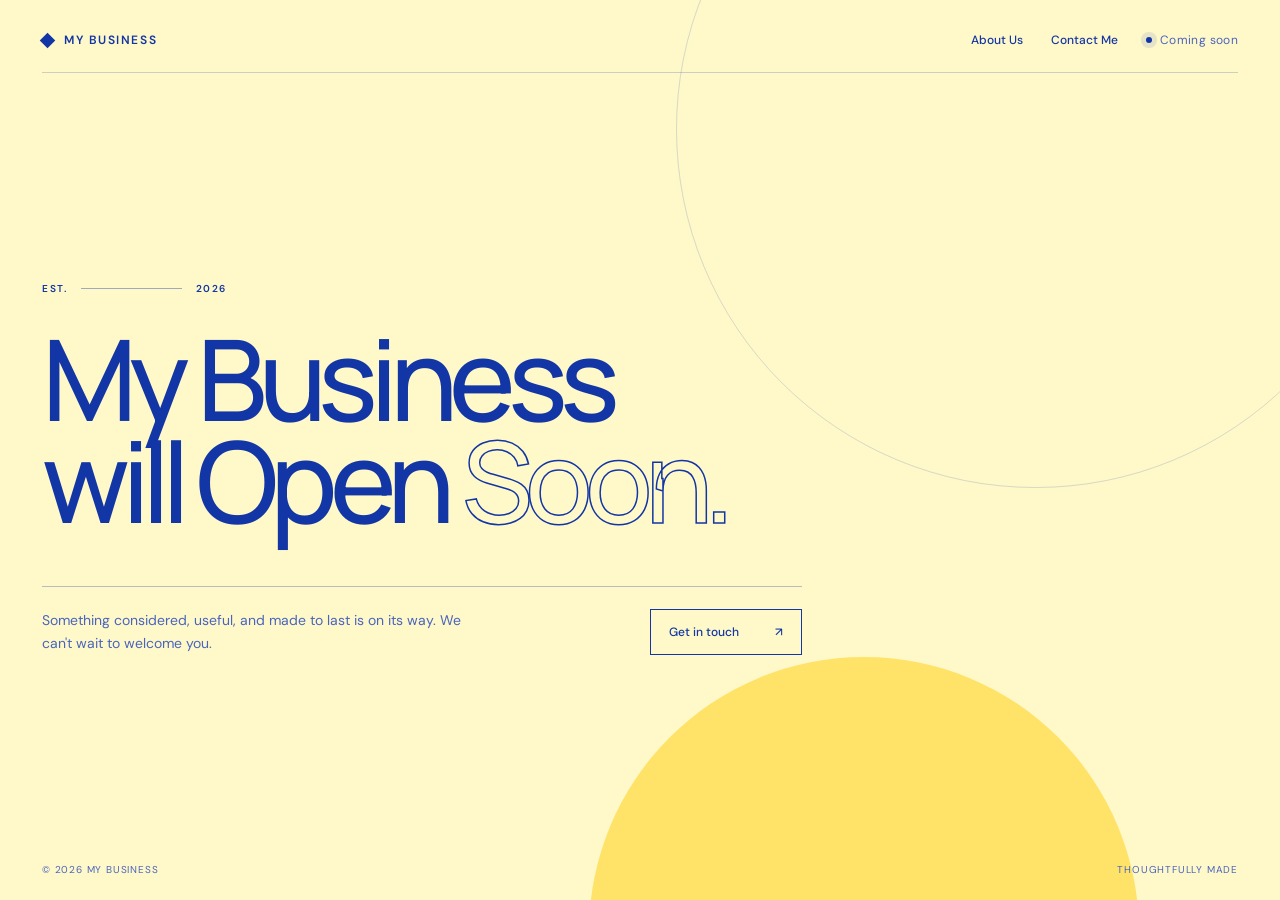
==== index.html @ aa425024 "Add LICENSE, favicon, and Open Graph meta tags Include an MIT license, an SVG favicon matching the b" ====
<!doctype html>
<html lang="en">
  <head>
    <meta charset="UTF-8" />
    <meta name="viewport" content="width=device-width, initial-scale=1.0" />
    <meta
      name="description"
      content="My Business is opening soon. Stay tuned for what comes next."
    />
    <meta property="og:title" content="My Business — Opening Soon" />
    <meta
      property="og:description"
      content="My Business is opening soon. Stay tuned for what comes next."
    />
    <meta property="og:type" content="website" />
    <meta property="og:url" content="https://rodrigovaldes.github.io/cursor101/" />
    <title>My Business — Opening Soon</title>
    <link rel="icon" href="favicon.svg" type="image/svg+xml" />
    <link rel="preconnect" href="https://fonts.googleapis.com" />
    <link rel="preconnect" href="https://fonts.gstatic.com" crossorigin />
    <link
      href="https://fonts.googleapis.com/css2?family=DM+Sans:wght@400;500;600&family=Manrope:wght@400;500;600&display=swap"
      rel="stylesheet"
    />
    <link rel="stylesheet" href="styles.css" />
  </head>
  <body>
    <main class="page">
      <nav class="nav" aria-label="Main navigation">
        <a class="brand" href="index.html" aria-label="My Business home">
          <span class="brand-mark" aria-hidden="true"></span>
          MY BUSINESS
        </a>
        <div class="nav-links">
          <a class="nav-link" href="about.html">About Us</a>
          <a class="nav-link" href="contact.html">Contact Me</a>
          <span class="status"><span class="status-dot"></span>Coming soon</span>
        </div>
      </nav>

      <section class="hero">
        <div class="eyebrow">
          <span>EST.</span>
          <span class="eyebrow-line"></span>
          <span>2026</span>
        </div>

        <h1>My Business<br />will Open <em>Soon.</em></h1>

        <div class="hero-footer">
          <p>
            Something considered, useful, and made to last is on its way.
            We can't wait to welcome you.
          </p>
          <a class="contact-link" href="mailto:hello@mybusiness.com">
            Get in touch
            <span aria-hidden="true">↗</span>
          </a>
        </div>
      </section>

      <footer class="footer">
        <span>© 2026 My Business</span>
        <span>Thoughtfully made</span>
      </footer>
    </main>
  </body>
</html>
---- styles.css ----
:root {
  --ink: #1236a5;
  --paper: #fff8c9;
  --accent: #ffd629;
  --muted: #4965bd;
}

* {
  box-sizing: border-box;
}

html {
  background: var(--ink);
}

body {
  margin: 0;
  min-width: 320px;
  min-height: 100vh;
  color: var(--ink);
  background: var(--paper);
  font-family: "DM Sans", sans-serif;
  -webkit-font-smoothing: antialiased;
}

a {
  color: inherit;
}

.page {
  position: relative;
  display: grid;
  grid-template-rows: auto 1fr auto;
  min-height: 100svh;
  padding: 32px 42px 24px;
  overflow: hidden;
}

.page::before {
  position: absolute;
  top: -18vw;
  right: -9vw;
  width: 56vw;
  height: 56vw;
  border: 1px solid rgba(18, 54, 165, 0.16);
  border-radius: 50%;
  content: "";
}

.page::after {
  position: absolute;
  right: 11vw;
  bottom: -24vw;
  width: 43vw;
  height: 43vw;
  border-radius: 50%;
  background: var(--accent);
  content: "";
  opacity: 0.6;
}

.nav,
.hero,
.footer {
  position: relative;
  z-index: 1;
}

.nav,
.footer,
.hero-footer {
  display: flex;
  align-items: center;
  justify-content: space-between;
}

.nav {
  padding-bottom: 24px;
  border-bottom: 1px solid rgba(18, 54, 165, 0.22);
}

.nav-links {
  display: flex;
  gap: 28px;
  align-items: center;
}

.nav-link {
  font-size: 12px;
  font-weight: 500;
  text-decoration: none;
}

.nav-link:hover {
  text-decoration: underline;
  text-underline-offset: 4px;
}

.brand {
  display: inline-flex;
  gap: 11px;
  align-items: center;
  font-size: 12px;
  font-weight: 600;
  letter-spacing: 0.13em;
  text-decoration: none;
}

.brand-mark {
  width: 11px;
  height: 11px;
  background: var(--ink);
  transform: rotate(45deg);
}

.status {
  display: flex;
  gap: 8px;
  align-items: center;
  color: var(--muted);
  font-size: 12px;
  letter-spacing: 0.03em;
}

.status-dot {
  width: 6px;
  height: 6px;
  border-radius: 50%;
  background: var(--ink);
  box-shadow: 0 0 0 5px rgba(18, 54, 165, 0.1);
  animation: pulse 2.4s ease-out infinite;
}

.hero {
  align-self: center;
  width: min(1060px, 92%);
  padding: 7vh 0;
}

.eyebrow {
  display: flex;
  gap: 14px;
  align-items: center;
  width: 185px;
  margin-bottom: 32px;
  font-size: 10px;
  font-weight: 600;
  letter-spacing: 0.16em;
}

.eyebrow-line {
  flex: 1;
  height: 1px;
  background: var(--ink);
  opacity: 0.4;
}

h1 {
  max-width: 980px;
  margin: 0;
  font-family: "Manrope", sans-serif;
  font-size: clamp(54px, 8.8vw, 138px);
  font-weight: 500;
  letter-spacing: -0.072em;
  line-height: 0.91;
}

h1 em {
  color: transparent;
  font-style: normal;
  -webkit-text-stroke: 1.5px var(--ink);
}

.hero-footer {
  max-width: 760px;
  margin-top: clamp(38px, 6vh, 70px);
  padding-top: 22px;
  border-top: 1px solid rgba(18, 54, 165, 0.3);
}

.hero-footer p {
  max-width: 430px;
  margin: 0;
  color: var(--muted);
  font-size: 14px;
  line-height: 1.6;
}

.about-hero {
  max-width: 1060px;
}

.about-copy {
  max-width: 680px;
}

.contact-link {
  display: inline-flex;
  gap: 36px;
  align-items: center;
  padding: 14px 18px;
  border: 1px solid var(--ink);
  font-size: 12px;
  font-weight: 500;
  text-decoration: none;
  transition:
    color 180ms ease,
    background 180ms ease;
}

.contact-link:hover {
  color: var(--paper);
  background: var(--ink);
}

.footer {
  color: var(--muted);
  font-size: 10px;
  letter-spacing: 0.08em;
  text-transform: uppercase;
}

@keyframes pulse {
  50% {
    box-shadow: 0 0 0 8px rgba(18, 54, 165, 0);
  }
}

@media (max-width: 700px) {
  .page {
    padding: 24px 20px 20px;
  }

  .page::before {
    top: 8vh;
    right: -48vw;
    width: 110vw;
    height: 110vw;
  }

  .page::after {
    right: -25vw;
    bottom: -18vw;
    width: 85vw;
    height: 85vw;
  }

  .hero {
    width: 100%;
  }

  h1 {
    font-size: clamp(52px, 18vw, 88px);
  }

  .hero-footer {
    align-items: flex-start;
    flex-direction: column;
    gap: 24px;
  }

  .nav-links {
    gap: 16px;
  }

  .contact-link {
    gap: 60px;
  }

  .footer span:last-child {
    display: none;
  }
}

@media (prefers-reduced-motion: reduce) {
  .status-dot {
    animation: none;
  }
}
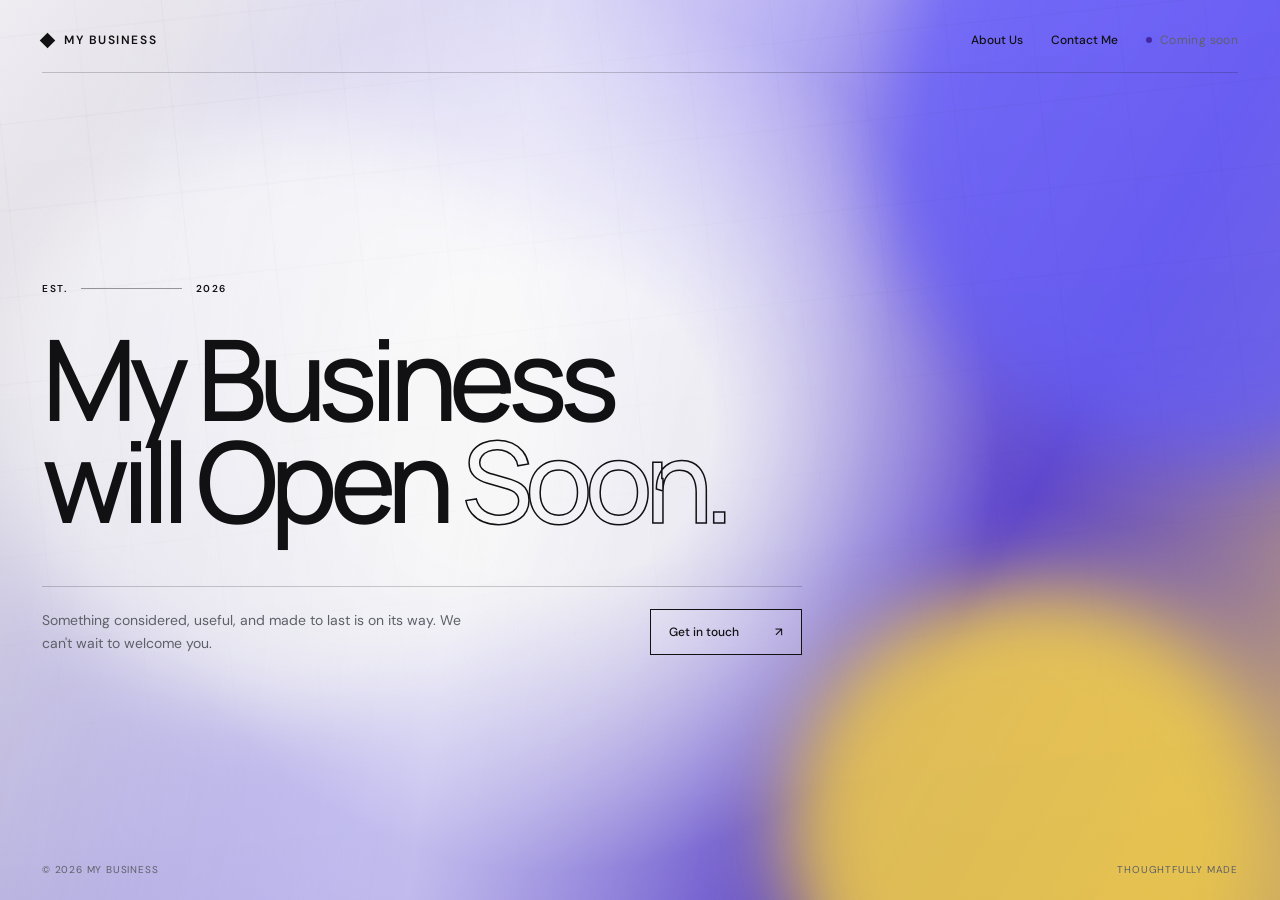
==== commit 5337d88c: "fixed animation" ====
--- a/index.html
+++ b/index.html
@@ -25,7 +25,14 @@
     <link rel="stylesheet" href="styles.css" />
   </head>
   <body>
-    <main class="page">
+    <main class="page page--home">
+      <div class="gradient-scene" aria-hidden="true">
+        <span class="gradient-orb gradient-orb--purple"></span>
+        <span class="gradient-orb gradient-orb--yellow"></span>
+        <span class="gradient-orb gradient-orb--white"></span>
+        <span class="gradient-grid"></span>
+      </div>
+
       <nav class="nav" aria-label="Main navigation">
         <a class="brand" href="index.html" aria-label="My Business home">
           <span class="brand-mark" aria-hidden="true"></span>
--- a/styles.css
+++ b/styles.css
@@ -1,8 +1,12 @@
 :root {
-  --ink: #1236a5;
-  --paper: #fff8c9;
-  --accent: #ffd629;
-  --muted: #4965bd;
+  --ink: #111113;
+  --paper: #f4f3f1;
+  --surface: #ffffff;
+  --purple: #635bff;
+  --purple-deep: #4527a0;
+  --accent: #ffd84d;
+  --muted: #5e6068;
+  --line: rgba(17, 17, 19, 0.2);
 }
 
 * {
@@ -33,6 +37,7 @@
   grid-template-rows: auto 1fr auto;
   min-height: 100svh;
   padding: 32px 42px 24px;
+  background: var(--paper);
   overflow: hidden;
 }
 
@@ -42,7 +47,7 @@
   right: -9vw;
   width: 56vw;
   height: 56vw;
-  border: 1px solid rgba(18, 54, 165, 0.16);
+  border: 1px solid var(--line);
   border-radius: 50%;
   content: "";
 }
@@ -56,7 +61,94 @@
   border-radius: 50%;
   background: var(--accent);
   content: "";
-  opacity: 0.6;
+  opacity: 0.72;
+}
+
+.page--home {
+  background: #dad8df;
+}
+
+.page--home::before,
+.page--home::after {
+  display: none;
+}
+
+.gradient-scene {
+  position: absolute;
+  z-index: 0;
+  inset: -22%;
+  overflow: hidden;
+  background:
+    radial-gradient(circle at 46% 48%, rgba(255, 255, 255, 0.9) 0 12%, transparent 34%),
+    linear-gradient(
+      125deg,
+      #ffffff 8%,
+      #e8e5ed 25%,
+      #a49af5 47%,
+      #5e43d5 65%,
+      #ffd84d 88%
+    );
+  transform: rotate(-6deg) scale(1.08);
+  will-change: transform;
+  animation: scene-drift 10s ease-in-out infinite alternate;
+}
+
+.gradient-scene::after {
+  position: absolute;
+  inset: 0;
+  background:
+    linear-gradient(105deg, transparent 24%, rgba(255, 255, 255, 0.46) 43%, transparent 60%),
+    linear-gradient(180deg, rgba(255, 255, 255, 0.08), rgba(17, 17, 19, 0.1));
+  content: "";
+  animation: light-sweep 7s ease-in-out infinite alternate;
+}
+
+.gradient-orb {
+  position: absolute;
+  display: block;
+  border-radius: 50%;
+  filter: blur(36px);
+  will-change: transform;
+}
+
+.gradient-orb--purple {
+  top: 8%;
+  right: 3%;
+  width: 48vw;
+  height: 48vw;
+  background: rgba(99, 91, 255, 0.82);
+  animation: purple-float 9s ease-in-out infinite;
+}
+
+.gradient-orb--yellow {
+  right: 20%;
+  bottom: 2%;
+  width: 36vw;
+  height: 36vw;
+  background: rgba(255, 216, 77, 0.9);
+  animation: yellow-float 8s ease-in-out infinite;
+}
+
+.gradient-orb--white {
+  top: 24%;
+  left: 18%;
+  width: 42vw;
+  height: 42vw;
+  background: rgba(255, 255, 255, 0.76);
+  animation: white-float 11s ease-in-out infinite;
+}
+
+.gradient-grid {
+  position: absolute;
+  inset: -15%;
+  display: block;
+  background-image:
+    linear-gradient(rgba(17, 17, 19, 0.075) 1px, transparent 1px),
+    linear-gradient(90deg, rgba(17, 17, 19, 0.075) 1px, transparent 1px);
+  background-size: 80px 80px;
+  mask-image: linear-gradient(to bottom, rgba(0, 0, 0, 0.7), transparent 76%);
+  will-change: transform;
+  animation: grid-drift 14s linear infinite;
 }
 
 .nav,
@@ -76,7 +168,7 @@
 
 .nav {
   padding-bottom: 24px;
-  border-bottom: 1px solid rgba(18, 54, 165, 0.22);
+  border-bottom: 1px solid var(--line);
 }
 
 .nav-links {
@@ -126,8 +218,8 @@
   width: 6px;
   height: 6px;
   border-radius: 50%;
-  background: var(--ink);
-  box-shadow: 0 0 0 5px rgba(18, 54, 165, 0.1);
+  background: var(--purple-deep);
+  box-shadow: 0 0 0 5px rgba(99, 91, 255, 0.13);
   animation: pulse 2.4s ease-out infinite;
 }
 
@@ -175,7 +267,7 @@
   max-width: 760px;
   margin-top: clamp(38px, 6vh, 70px);
   padding-top: 22px;
-  border-top: 1px solid rgba(18, 54, 165, 0.3);
+  border-top: 1px solid var(--line);
 }
 
 .hero-footer p {
@@ -203,14 +295,18 @@
   font-size: 12px;
   font-weight: 500;
   text-decoration: none;
+  background: rgba(255, 255, 255, 0.16);
+  backdrop-filter: blur(8px);
   transition:
     color 180ms ease,
-    background 180ms ease;
+    background 180ms ease,
+    border-color 180ms ease;
 }
 
 .contact-link:hover {
-  color: var(--paper);
+  color: var(--surface);
   background: var(--ink);
+  border-color: var(--ink);
 }
 
 .footer {
@@ -222,7 +318,77 @@
 
 @keyframes pulse {
   50% {
-    box-shadow: 0 0 0 8px rgba(18, 54, 165, 0);
+    box-shadow: 0 0 0 8px rgba(99, 91, 255, 0);
+  }
+}
+
+@keyframes scene-drift {
+  to {
+    transform: rotate(-3deg) scale(1.13) translate3d(-1.5%, 1.5%, 0);
+  }
+}
+
+@keyframes light-sweep {
+  to {
+    transform: translate3d(18%, -8%, 0);
+  }
+}
+
+@keyframes purple-float {
+  0%,
+  100% {
+    transform: translate3d(0, 0, 0) scale(1);
+  }
+
+  33% {
+    transform: translate3d(-18%, 12%, 0) scale(1.16);
+  }
+
+  66% {
+    transform: translate3d(-7%, 24%, 0) scale(1.04);
+  }
+}
+
+@keyframes yellow-float {
+  0%,
+  100% {
+    transform: translate3d(0, 0, 0) scale(1);
+  }
+
+  33% {
+    transform: translate3d(16%, -20%, 0) scale(1.12);
+  }
+
+  66% {
+    transform: translate3d(-6%, -9%, 0) scale(0.94);
+  }
+}
+
+@keyframes white-float {
+  0%,
+  100% {
+    transform: translate3d(0, 0, 0) scale(1);
+  }
+
+  33% {
+    transform: translate3d(20%, 10%, 0) scale(0.86);
+  }
+
+  66% {
+    transform: translate3d(8%, 22%, 0) scale(1.1);
+  }
+}
+
+/* Translate distance must equal .gradient-grid background-size so the tile loops seamlessly. */
+@keyframes grid-drift {
+  to {
+    transform: translate3d(80px, 80px, 0);
+  }
+}
+
+@keyframes grid-drift-sm {
+  to {
+    transform: translate3d(56px, 56px, 0);
   }
 }
 
@@ -245,6 +411,37 @@
     height: 85vw;
   }
 
+  .gradient-scene {
+    inset: -12% -62%;
+    transform: rotate(-8deg) scale(1.05);
+  }
+
+  .gradient-orb--purple {
+    top: 6%;
+    right: 5%;
+    width: 100vw;
+    height: 100vw;
+  }
+
+  .gradient-orb--yellow {
+    right: 8%;
+    bottom: 8%;
+    width: 90vw;
+    height: 90vw;
+  }
+
+  .gradient-orb--white {
+    top: 28%;
+    left: 14%;
+    width: 105vw;
+    height: 105vw;
+  }
+
+  .gradient-grid {
+    background-size: 56px 56px;
+    animation-name: grid-drift-sm;
+  }
+
   .hero {
     width: 100%;
   }
@@ -273,7 +470,11 @@
 }
 
 @media (prefers-reduced-motion: reduce) {
-  .status-dot {
+  .status-dot,
+  .gradient-scene,
+  .gradient-scene::after,
+  .gradient-orb,
+  .gradient-grid {
     animation: none;
   }
 }
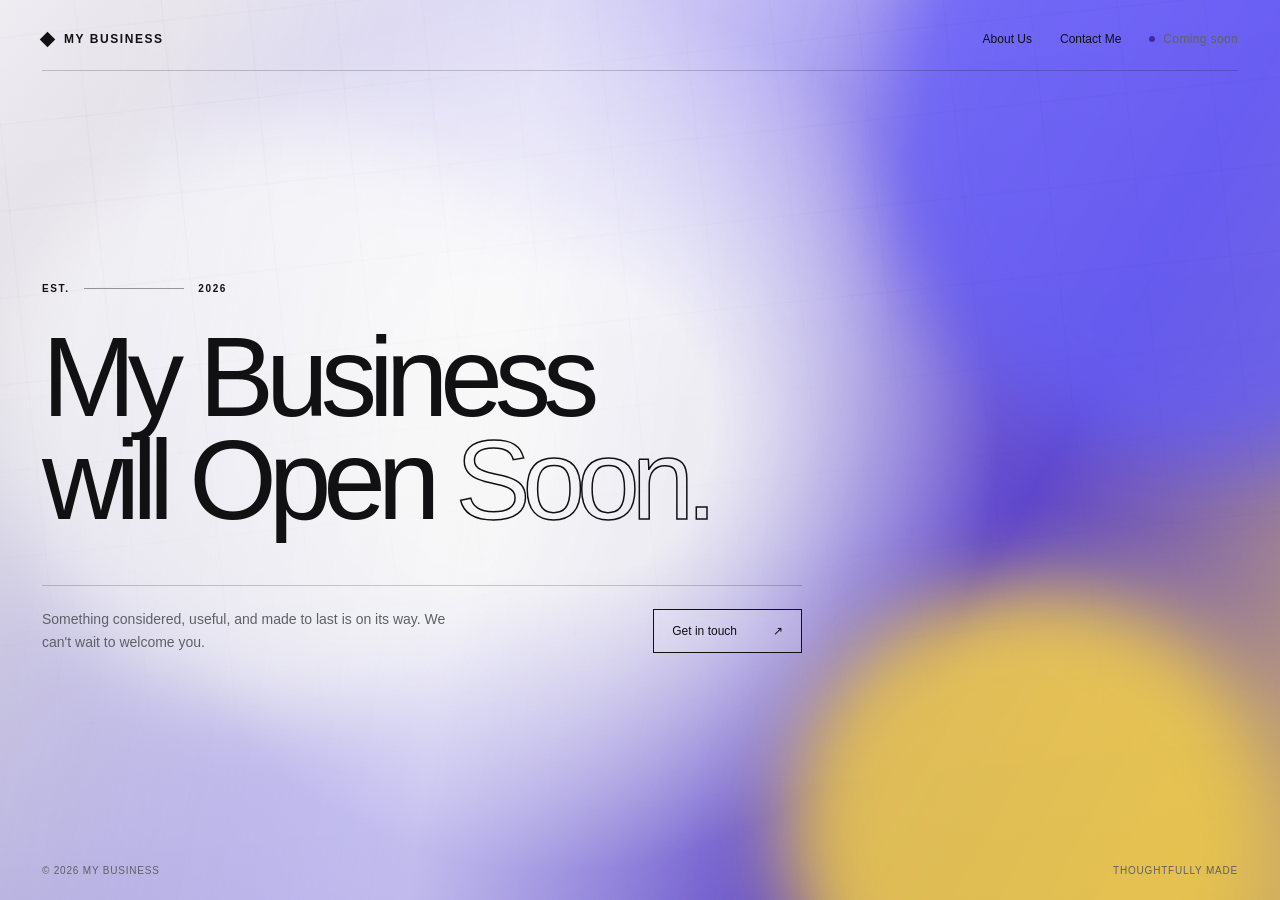
==== commit 173b7476: "Add CSP and referrer-policy meta tags to all pages Hardens the static site against unexpected script" ====
--- a/index.html
+++ b/index.html
@@ -3,6 +3,11 @@
   <head>
     <meta charset="UTF-8" />
     <meta name="viewport" content="width=device-width, initial-scale=1.0" />
+    <meta
+      http-equiv="Content-Security-Policy"
+      content="default-src 'self'; script-src 'none'; style-src 'self' https://fonts.googleapis.com; font-src https://fonts.gstatic.com; img-src 'self' data:; connect-src 'none'; object-src 'none'; frame-src 'none'; base-uri 'self'; form-action 'none'; upgrade-insecure-requests"
+    />
+    <meta name="referrer" content="strict-origin-when-cross-origin" />
     <meta
       name="description"
       content="My Business is opening soon. Stay tuned for what comes next."
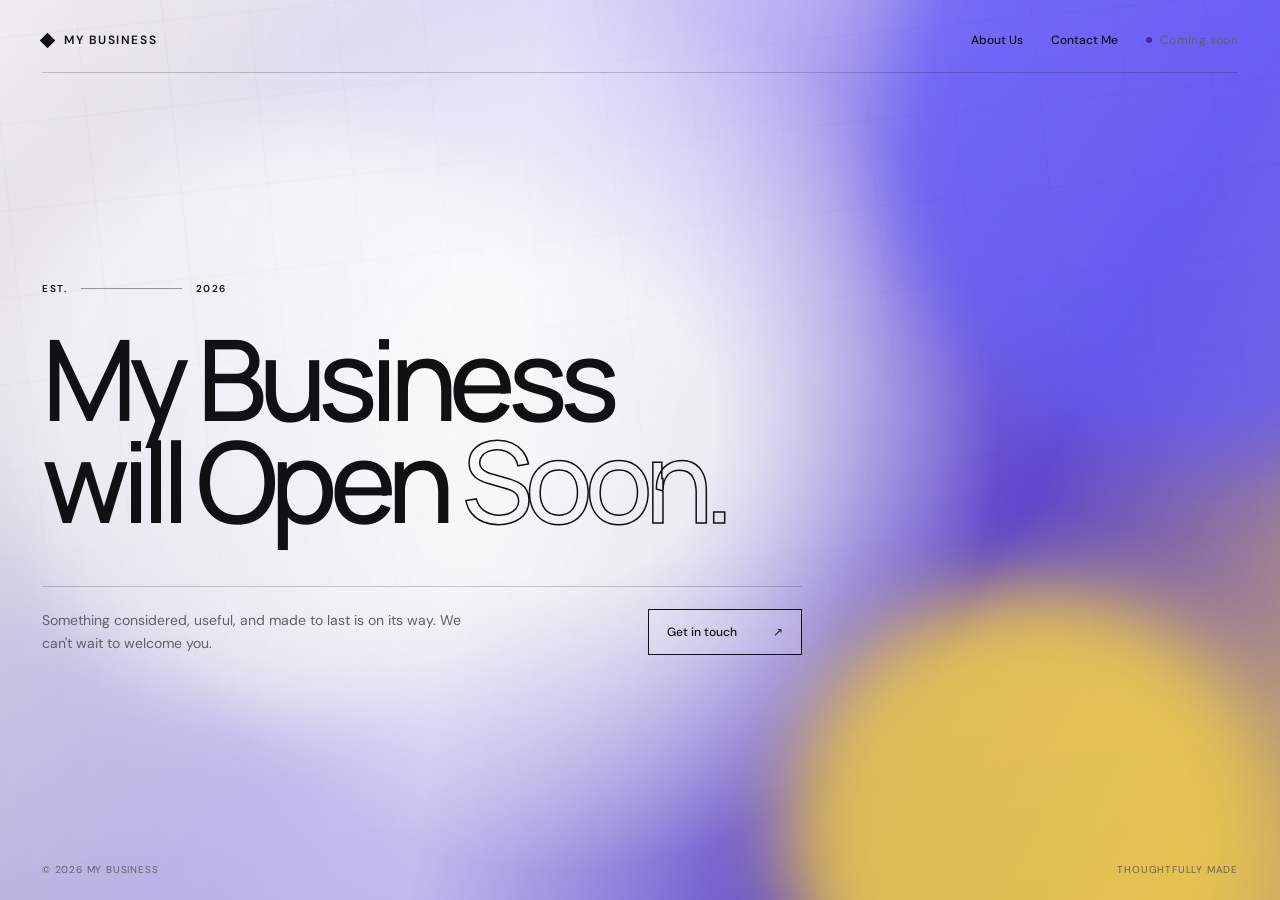
==== commit 606c7583: "Self-host fonts and drop Google Fonts CDN from CSP Serve DM Sans and Manrope locally so pages no lon" ====
--- a/index.html
+++ b/index.html
@@ -5,7 +5,7 @@
     <meta name="viewport" content="width=device-width, initial-scale=1.0" />
     <meta
       http-equiv="Content-Security-Policy"
-      content="default-src 'self'; script-src 'none'; style-src 'self' https://fonts.googleapis.com; font-src https://fonts.gstatic.com; img-src 'self' data:; connect-src 'none'; object-src 'none'; frame-src 'none'; base-uri 'self'; form-action 'none'; upgrade-insecure-requests"
+      content="default-src 'self'; script-src 'none'; style-src 'self'; font-src 'self'; img-src 'self' data:; connect-src 'none'; object-src 'none'; frame-src 'none'; base-uri 'self'; form-action 'none'; upgrade-insecure-requests"
     />
     <meta name="referrer" content="strict-origin-when-cross-origin" />
     <meta
@@ -21,12 +21,6 @@
     <meta property="og:url" content="https://rodrigovaldes.github.io/cursor101/" />
     <title>My Business — Opening Soon</title>
     <link rel="icon" href="favicon.svg" type="image/svg+xml" />
-    <link rel="preconnect" href="https://fonts.googleapis.com" />
-    <link rel="preconnect" href="https://fonts.gstatic.com" crossorigin />
-    <link
-      href="https://fonts.googleapis.com/css2?family=DM+Sans:wght@400;500;600&family=Manrope:wght@400;500;600&display=swap"
-      rel="stylesheet"
-    />
     <link rel="stylesheet" href="styles.css" />
   </head>
   <body>
--- a/styles.css
+++ b/styles.css
@@ -1,3 +1,20 @@
+/* Self-hosted fonts (OFL) — no third-party CDN */
+@font-face {
+  font-family: "DM Sans";
+  font-style: normal;
+  font-weight: 400 600;
+  font-display: swap;
+  src: url("fonts/dm-sans-c57593e0.woff2") format("woff2");
+}
+
+@font-face {
+  font-family: "Manrope";
+  font-style: normal;
+  font-weight: 400 600;
+  font-display: swap;
+  src: url("fonts/manrope-b4295101.woff2") format("woff2");
+}
+
 :root {
   --ink: #111113;
   --paper: #f4f3f1;
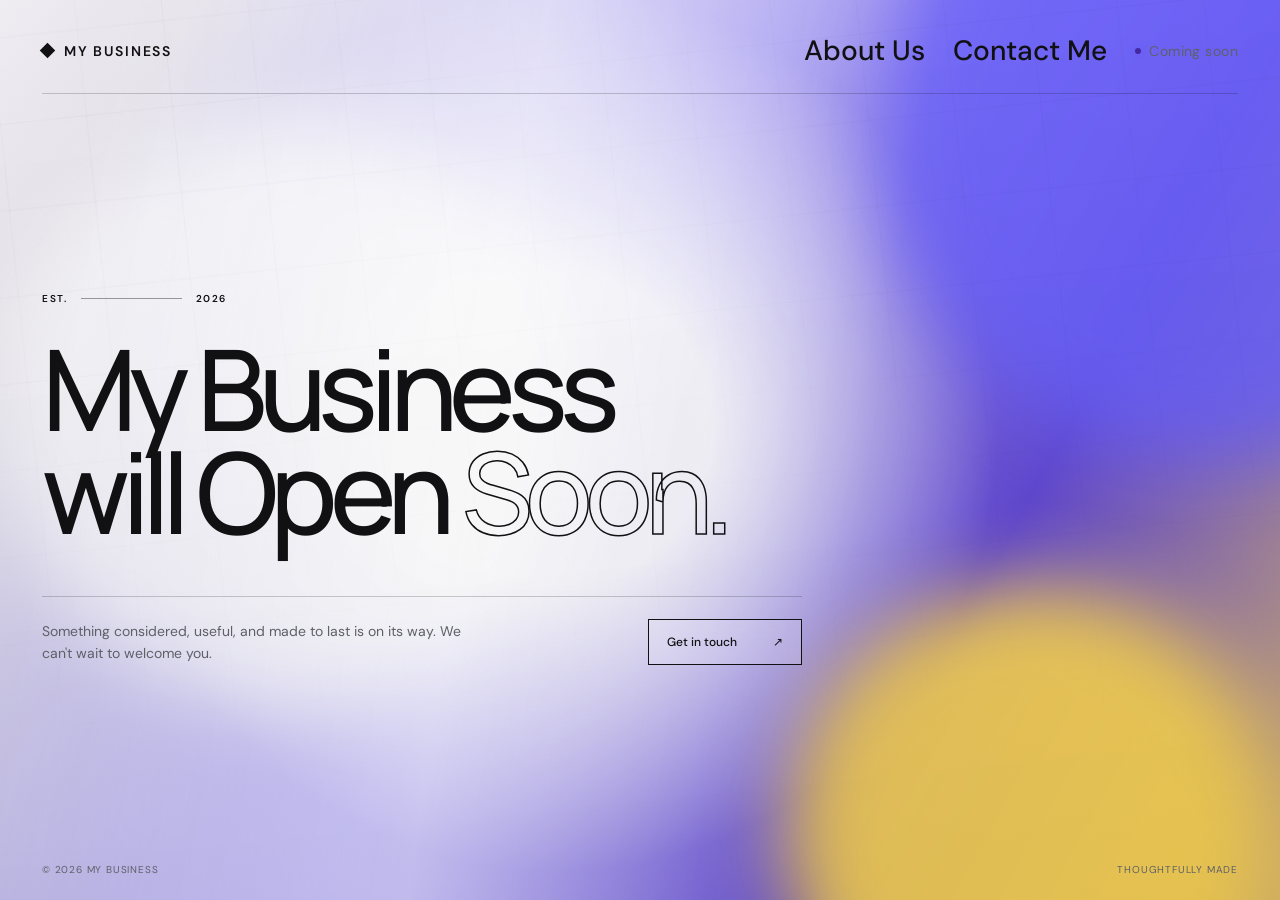
==== commit 660ae15f: "Tighten CSP: deny unused web app manifests Add manifest-src 'none' on all pages so the meta CSP stay" ====
--- a/index.html
+++ b/index.html
@@ -5,7 +5,7 @@
     <meta name="viewport" content="width=device-width, initial-scale=1.0" />
     <meta
       http-equiv="Content-Security-Policy"
-      content="default-src 'self'; script-src 'none'; style-src 'self'; font-src 'self'; img-src 'self' data:; connect-src 'none'; object-src 'none'; frame-src 'none'; base-uri 'self'; form-action 'none'; upgrade-insecure-requests"
+      content="default-src 'self'; script-src 'none'; style-src 'self'; font-src 'self'; img-src 'self'; connect-src 'none'; object-src 'none'; frame-src 'none'; child-src 'none'; worker-src 'none'; media-src 'none'; manifest-src 'none'; base-uri 'self'; form-action 'none'; upgrade-insecure-requests"
     />
     <meta name="referrer" content="strict-origin-when-cross-origin" />
     <meta
--- a/styles.css
+++ b/styles.css
@@ -195,9 +195,14 @@
 }
 
 .nav-link {
-  font-size: 12px;
+  font-size: 14px;
   font-weight: 500;
   text-decoration: none;
+}
+
+.nav-link[href="about.html"],
+.nav-link[href="contact.html"] {
+  font-size: 28px;
 }
 
 .nav-link:hover {
@@ -209,7 +214,7 @@
   display: inline-flex;
   gap: 11px;
   align-items: center;
-  font-size: 12px;
+  font-size: 14px;
   font-weight: 600;
   letter-spacing: 0.13em;
   text-decoration: none;
@@ -227,7 +232,7 @@
   gap: 8px;
   align-items: center;
   color: var(--muted);
-  font-size: 12px;
+  font-size: 14px;
   letter-spacing: 0.03em;
 }
 
@@ -326,6 +331,18 @@
   border-color: var(--ink);
 }
 
+.about-copy .contact-link {
+  color: var(--surface);
+  background: #000;
+  border-color: #000;
+}
+
+.about-copy .contact-link:hover {
+  color: var(--surface);
+  background: #222;
+  border-color: #222;
+}
+
 .footer {
   color: var(--muted);
   font-size: 10px;
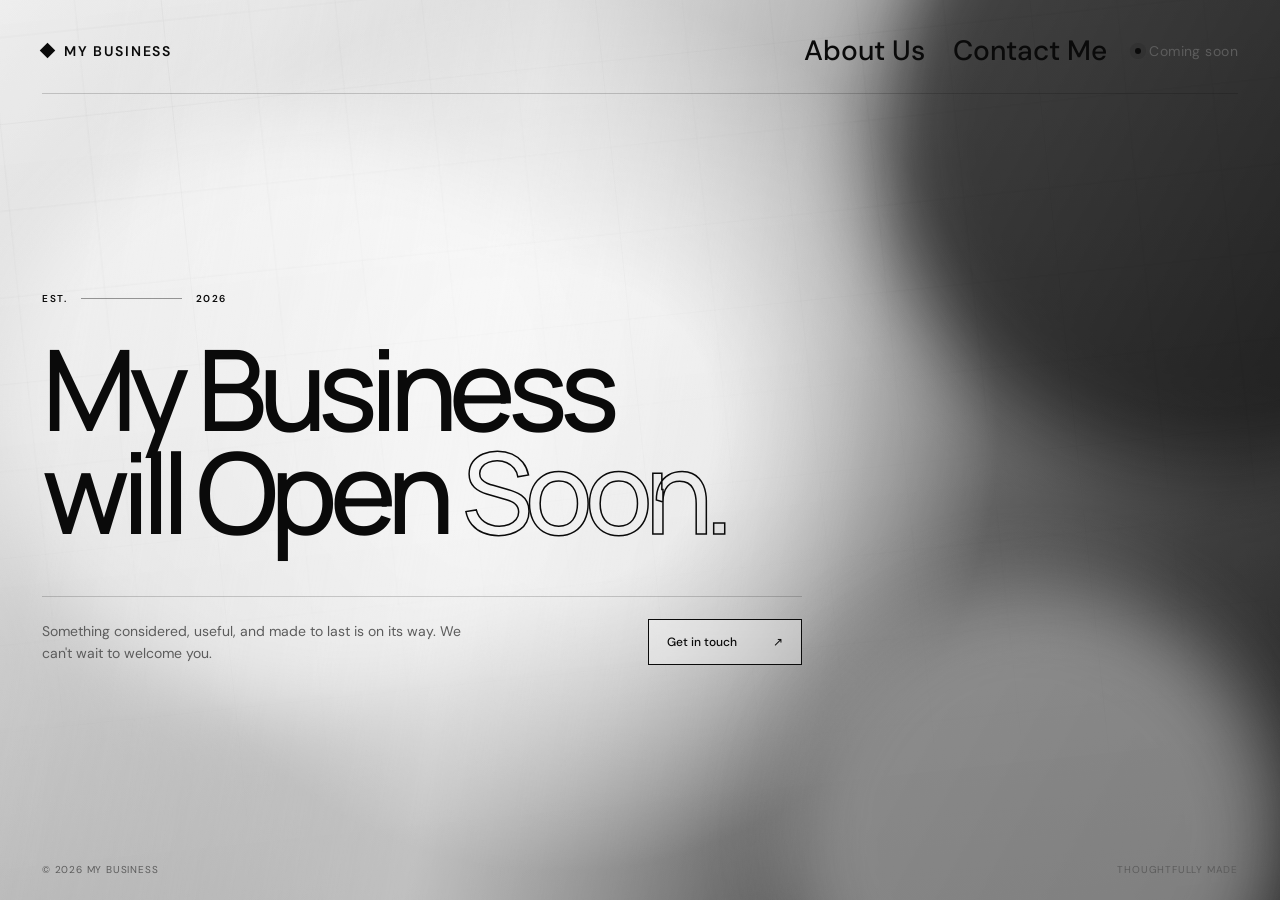
==== commit 3eecf6f3: "Restyle site to a modern black, white, and gray palette Replace purple and yellow accents with a mon" ====
--- a/index.html
+++ b/index.html
@@ -5,7 +5,7 @@
     <meta name="viewport" content="width=device-width, initial-scale=1.0" />
     <meta
       http-equiv="Content-Security-Policy"
-      content="default-src 'self'; script-src 'none'; style-src 'self'; font-src 'self'; img-src 'self'; connect-src 'none'; object-src 'none'; frame-src 'none'; child-src 'none'; worker-src 'none'; media-src 'none'; manifest-src 'none'; base-uri 'self'; form-action 'none'; upgrade-insecure-requests"
+      content="default-src 'self'; script-src 'none'; style-src 'self'; font-src 'self'; img-src 'self'; connect-src 'none'; object-src 'none'; frame-src 'none'; child-src 'none'; worker-src 'none'; media-src 'none'; base-uri 'self'; form-action 'none'; upgrade-insecure-requests"
     />
     <meta name="referrer" content="strict-origin-when-cross-origin" />
     <meta
@@ -26,8 +26,8 @@
   <body>
     <main class="page page--home">
       <div class="gradient-scene" aria-hidden="true">
-        <span class="gradient-orb gradient-orb--purple"></span>
-        <span class="gradient-orb gradient-orb--yellow"></span>
+        <span class="gradient-orb gradient-orb--ink"></span>
+        <span class="gradient-orb gradient-orb--ash"></span>
         <span class="gradient-orb gradient-orb--white"></span>
         <span class="gradient-grid"></span>
       </div>
--- a/styles.css
+++ b/styles.css
@@ -16,14 +16,13 @@
 }
 
 :root {
-  --ink: #111113;
-  --paper: #f4f3f1;
+  --ink: #0a0a0a;
+  --paper: #f2f2f2;
   --surface: #ffffff;
-  --purple: #635bff;
-  --purple-deep: #4527a0;
-  --accent: #ffd84d;
-  --muted: #5e6068;
-  --line: rgba(17, 17, 19, 0.2);
+  --ash: #b8b8b8;
+  --stone: #8a8a8a;
+  --muted: #5c5c5c;
+  --line: rgba(10, 10, 10, 0.18);
 }
 
 * {
@@ -54,7 +53,10 @@
   grid-template-rows: auto 1fr auto;
   min-height: 100svh;
   padding: 32px 42px 24px;
-  background: var(--paper);
+  background:
+    radial-gradient(ellipse 70% 55% at 100% 0%, rgba(255, 255, 255, 0.85), transparent 55%),
+    radial-gradient(ellipse 50% 45% at 0% 100%, rgba(10, 10, 10, 0.06), transparent 50%),
+    linear-gradient(165deg, #fafafa 0%, var(--paper) 48%, #e8e8e8 100%);
   overflow: hidden;
 }
 
@@ -76,13 +78,13 @@
   width: 43vw;
   height: 43vw;
   border-radius: 50%;
-  background: var(--accent);
+  background: linear-gradient(145deg, #d4d4d4 0%, #9e9e9e 100%);
   content: "";
-  opacity: 0.72;
+  opacity: 0.55;
 }
 
 .page--home {
-  background: #dad8df;
+  background: #ececec;
 }
 
 .page--home::before,
@@ -96,14 +98,14 @@
   inset: -22%;
   overflow: hidden;
   background:
-    radial-gradient(circle at 46% 48%, rgba(255, 255, 255, 0.9) 0 12%, transparent 34%),
+    radial-gradient(circle at 46% 48%, rgba(255, 255, 255, 0.95) 0 12%, transparent 34%),
     linear-gradient(
       125deg,
-      #ffffff 8%,
-      #e8e5ed 25%,
-      #a49af5 47%,
-      #5e43d5 65%,
-      #ffd84d 88%
+      #ffffff 6%,
+      #e6e6e6 28%,
+      #a3a3a3 50%,
+      #3a3a3a 72%,
+      #0a0a0a 92%
     );
   transform: rotate(-6deg) scale(1.08);
   will-change: transform;
@@ -114,8 +116,8 @@
   position: absolute;
   inset: 0;
   background:
-    linear-gradient(105deg, transparent 24%, rgba(255, 255, 255, 0.46) 43%, transparent 60%),
-    linear-gradient(180deg, rgba(255, 255, 255, 0.08), rgba(17, 17, 19, 0.1));
+    linear-gradient(105deg, transparent 24%, rgba(255, 255, 255, 0.42) 43%, transparent 60%),
+    linear-gradient(180deg, rgba(255, 255, 255, 0.1), rgba(10, 10, 10, 0.14));
   content: "";
   animation: light-sweep 7s ease-in-out infinite alternate;
 }
@@ -128,22 +130,22 @@
   will-change: transform;
 }
 
-.gradient-orb--purple {
+.gradient-orb--ink {
   top: 8%;
   right: 3%;
   width: 48vw;
   height: 48vw;
-  background: rgba(99, 91, 255, 0.82);
-  animation: purple-float 9s ease-in-out infinite;
-}
-
-.gradient-orb--yellow {
+  background: rgba(10, 10, 10, 0.72);
+  animation: ink-float 9s ease-in-out infinite;
+}
+
+.gradient-orb--ash {
   right: 20%;
   bottom: 2%;
   width: 36vw;
   height: 36vw;
-  background: rgba(255, 216, 77, 0.9);
-  animation: yellow-float 8s ease-in-out infinite;
+  background: rgba(160, 160, 160, 0.85);
+  animation: ash-float 8s ease-in-out infinite;
 }
 
 .gradient-orb--white {
@@ -151,7 +153,7 @@
   left: 18%;
   width: 42vw;
   height: 42vw;
-  background: rgba(255, 255, 255, 0.76);
+  background: rgba(255, 255, 255, 0.82);
   animation: white-float 11s ease-in-out infinite;
 }
 
@@ -160,8 +162,8 @@
   inset: -15%;
   display: block;
   background-image:
-    linear-gradient(rgba(17, 17, 19, 0.075) 1px, transparent 1px),
-    linear-gradient(90deg, rgba(17, 17, 19, 0.075) 1px, transparent 1px);
+    linear-gradient(rgba(10, 10, 10, 0.08) 1px, transparent 1px),
+    linear-gradient(90deg, rgba(10, 10, 10, 0.08) 1px, transparent 1px);
   background-size: 80px 80px;
   mask-image: linear-gradient(to bottom, rgba(0, 0, 0, 0.7), transparent 76%);
   will-change: transform;
@@ -240,8 +242,8 @@
   width: 6px;
   height: 6px;
   border-radius: 50%;
-  background: var(--purple-deep);
-  box-shadow: 0 0 0 5px rgba(99, 91, 255, 0.13);
+  background: var(--ink);
+  box-shadow: 0 0 0 5px rgba(10, 10, 10, 0.1);
   animation: pulse 2.4s ease-out infinite;
 }
 
@@ -317,7 +319,7 @@
   font-size: 12px;
   font-weight: 500;
   text-decoration: none;
-  background: rgba(255, 255, 255, 0.16);
+  background: rgba(255, 255, 255, 0.35);
   backdrop-filter: blur(8px);
   transition:
     color 180ms ease,
@@ -333,14 +335,14 @@
 
 .about-copy .contact-link {
   color: var(--surface);
-  background: #000;
-  border-color: #000;
+  background: var(--ink);
+  border-color: var(--ink);
 }
 
 .about-copy .contact-link:hover {
   color: var(--surface);
-  background: #222;
-  border-color: #222;
+  background: #2a2a2a;
+  border-color: #2a2a2a;
 }
 
 .footer {
@@ -352,7 +354,7 @@
 
 @keyframes pulse {
   50% {
-    box-shadow: 0 0 0 8px rgba(99, 91, 255, 0);
+    box-shadow: 0 0 0 8px rgba(10, 10, 10, 0);
   }
 }
 
@@ -368,7 +370,7 @@
   }
 }
 
-@keyframes purple-float {
+@keyframes ink-float {
   0%,
   100% {
     transform: translate3d(0, 0, 0) scale(1);
@@ -383,7 +385,7 @@
   }
 }
 
-@keyframes yellow-float {
+@keyframes ash-float {
   0%,
   100% {
     transform: translate3d(0, 0, 0) scale(1);
@@ -450,14 +452,14 @@
     transform: rotate(-8deg) scale(1.05);
   }
 
-  .gradient-orb--purple {
+  .gradient-orb--ink {
     top: 6%;
     right: 5%;
     width: 100vw;
     height: 100vw;
   }
 
-  .gradient-orb--yellow {
+  .gradient-orb--ash {
     right: 8%;
     bottom: 8%;
     width: 90vw;
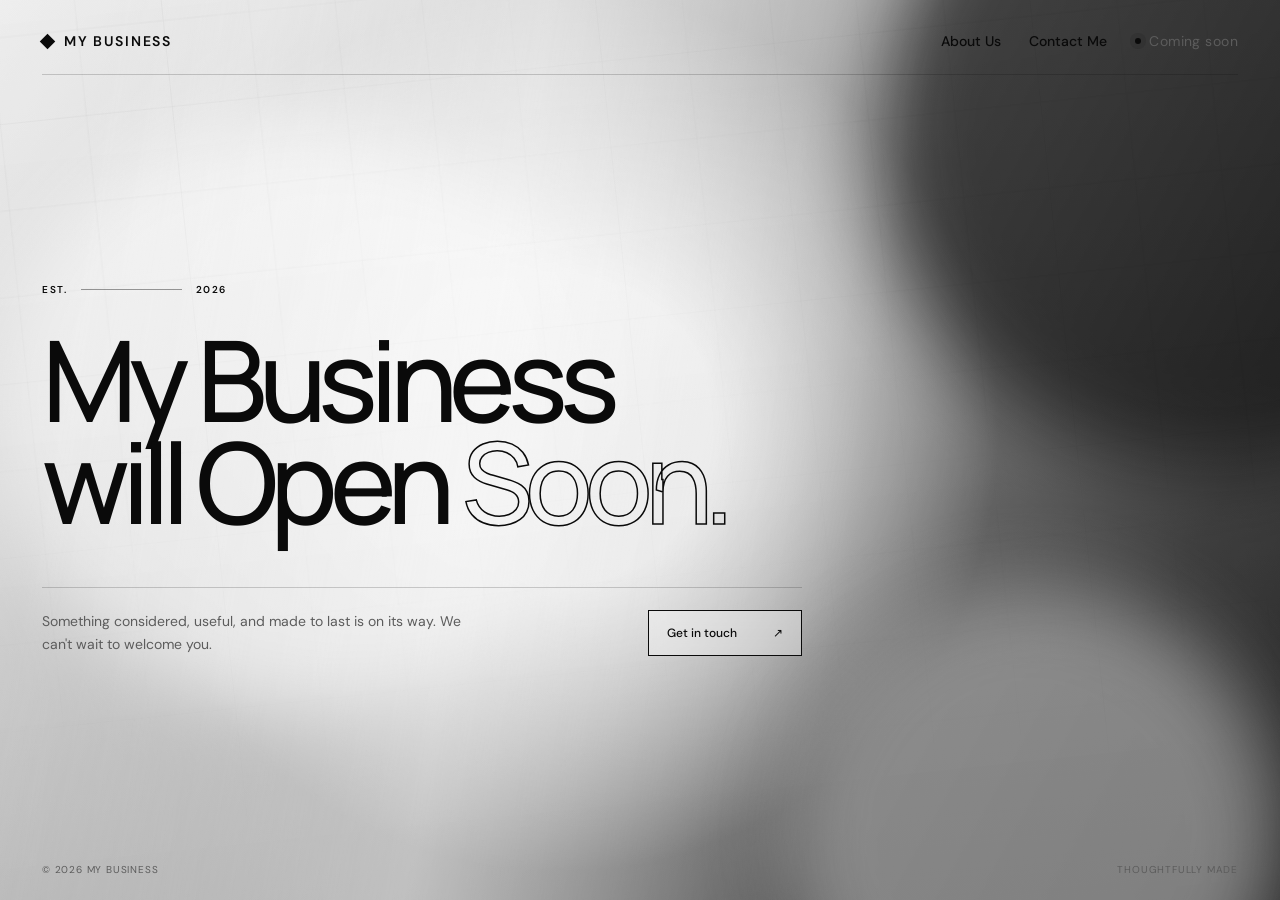
==== commit db860b31: "Merge 75fafcd8b05384aa9f52d99dffe9d0f80d326835 into e812e4f5ef2efe4b24245f3d60fb8b176629abe1" ====
--- a/index.html
+++ b/index.html
@@ -5,7 +5,7 @@
     <meta name="viewport" content="width=device-width, initial-scale=1.0" />
     <meta
       http-equiv="Content-Security-Policy"
-      content="default-src 'self'; script-src 'none'; style-src 'self'; font-src 'self'; img-src 'self'; connect-src 'none'; object-src 'none'; frame-src 'none'; child-src 'none'; worker-src 'none'; media-src 'none'; base-uri 'self'; form-action 'none'; upgrade-insecure-requests"
+      content="default-src 'self'; script-src 'none'; style-src 'self'; font-src 'self'; img-src 'self'; connect-src 'none'; object-src 'none'; frame-src 'none'; child-src 'none'; worker-src 'none'; media-src 'none'; manifest-src 'none'; base-uri 'self'; form-action 'none'; upgrade-insecure-requests"
     />
     <meta name="referrer" content="strict-origin-when-cross-origin" />
     <meta
--- a/styles.css
+++ b/styles.css
@@ -202,11 +202,6 @@
   text-decoration: none;
 }
 
-.nav-link[href="about.html"],
-.nav-link[href="contact.html"] {
-  font-size: 28px;
-}
-
 .nav-link:hover {
   text-decoration: underline;
   text-underline-offset: 4px;
